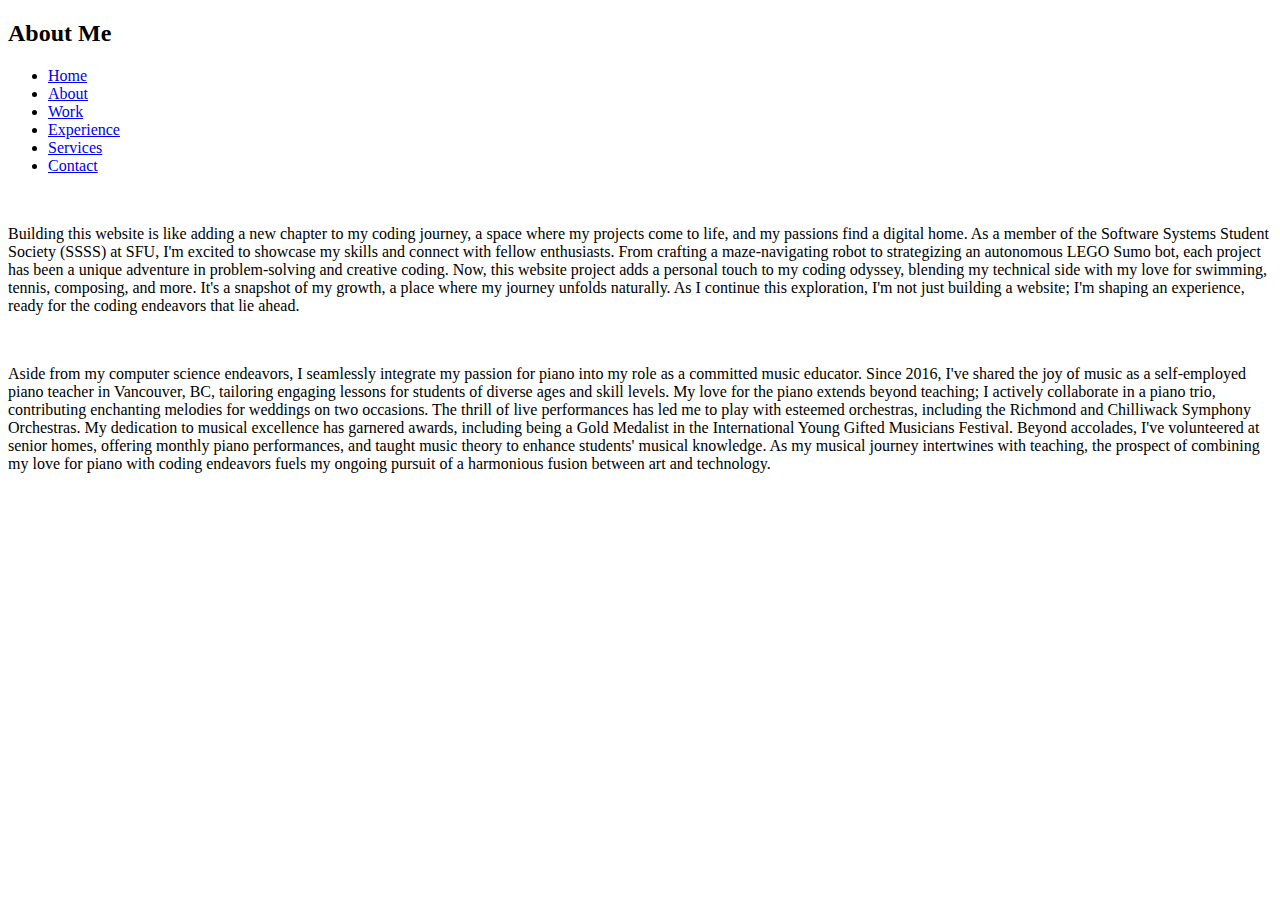
==== about.html @ 47c01425 "added about.html only" ====
<!DOCTYPE html>
<html lang="en">

<head>
    <meta charset="UTF-8">
    <meta name="viewport" content="width=device-width, initial-scale=1.0">
    <title>Julie's Website</title>
    <link rel="stylesheet" href="css/style.css">

    <!-- Boxicons CSS -->
    <link href='https://unpkg.com/boxicons@2.1.4/css/boxicons.min.css' rel='stylesheet'>
</head>

<body onload="document.body.style.opacity='1'">
    <div class="hero">
        <div class="nav">
            <div class="logo">
                <h2>About Me</h2>
            </div>
            <div class="link">
                <ul>
                    <li><a href="index.html" class="active">Home</a></li>
                    <li><a href="/about.html" class="active">About</a></li>
                    <li><a href="#">Work</a></li>
                    <li><a href="#">Experience</a></li>
                    <li><a href="#">Services</a></li>
                    <li><a href="#">Contact</a></li>
                </ul>
            </div>
        </div>

        <div class="container">
            <div class="slides slide1">
                <img src="images/road.png" alt="">
                <p>Building this website is like adding a new chapter to my coding journey, a space where my projects come to life, and my passions find a digital home. As a member of the Software Systems Student Society (SSSS) at SFU, I'm excited to showcase my skills and connect with fellow enthusiasts. From crafting a maze-navigating robot to strategizing an autonomous LEGO Sumo bot, each project has been a unique adventure in problem-solving and creative coding. Now, this website project adds a personal touch to my coding odyssey, blending my technical side with my love for swimming, tennis, composing, and more. It's a snapshot of my growth, a place where my journey unfolds naturally. As I continue this exploration, I'm not just building a website; I'm shaping an experience, ready for the coding endeavors that lie ahead.</p>
            </div>
            <div class="slides slide2">
                <img src="images/piano.png" alt="">
                <p>
                    Aside from my computer science endeavors, I seamlessly integrate my passion for piano into my role as a committed music educator. Since 2016, I've shared the joy of music as a self-employed piano teacher in Vancouver, BC, tailoring engaging lessons for students of diverse ages and skill levels. My love for the piano extends beyond teaching; I actively collaborate in a piano trio, contributing enchanting melodies for weddings on two occasions. The thrill of live performances has led me to play with esteemed orchestras, including the Richmond and Chilliwack Symphony Orchestras. My dedication to musical excellence has garnered awards, including being a Gold Medalist in the International Young Gifted Musicians Festival. Beyond accolades, I've volunteered at senior homes, offering monthly piano performances, and taught music theory to enhance students' musical knowledge. As my musical journey intertwines with teaching, the prospect of combining my love for piano with coding endeavors fuels my ongoing pursuit of a harmonious fusion between art and technology.
                </p>
            </div>
        </div>
    </div>
    <script src="js/script.js"></script>
</body>

</html>
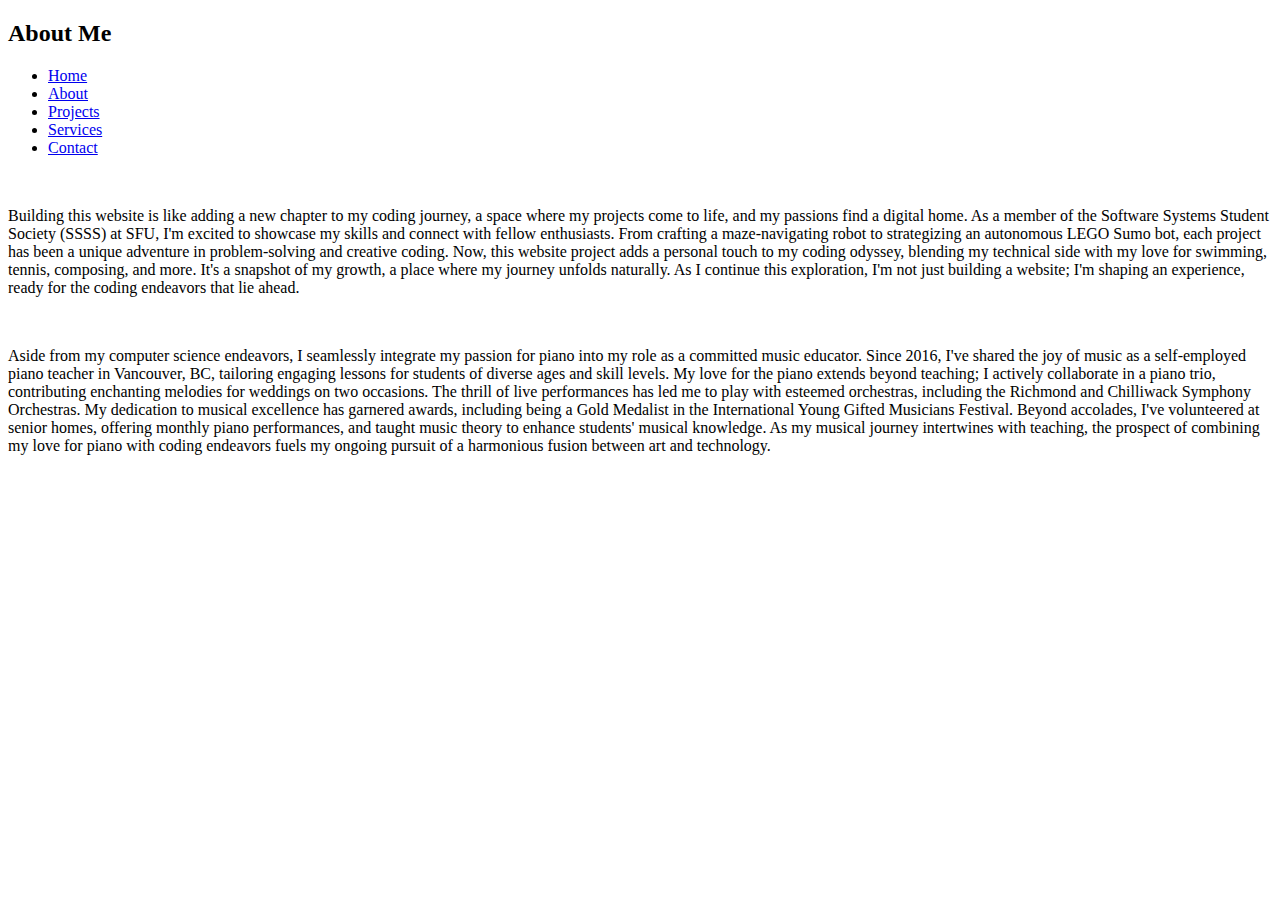
==== commit 0ca93c13: "issue-3. About page is better now" ====
--- a/about.html
+++ b/about.html
@@ -21,8 +21,7 @@
                 <ul>
                     <li><a href="index.html" class="active">Home</a></li>
                     <li><a href="/about.html" class="active">About</a></li>
-                    <li><a href="#">Work</a></li>
-                    <li><a href="#">Experience</a></li>
+                    <li><a href="/projects.html">Projects</a></li>
                     <li><a href="#">Services</a></li>
                     <li><a href="#">Contact</a></li>
                 </ul>
@@ -42,7 +41,6 @@
             </div>
         </div>
     </div>
-    <script src="js/script.js"></script>
 </body>
 
 </html>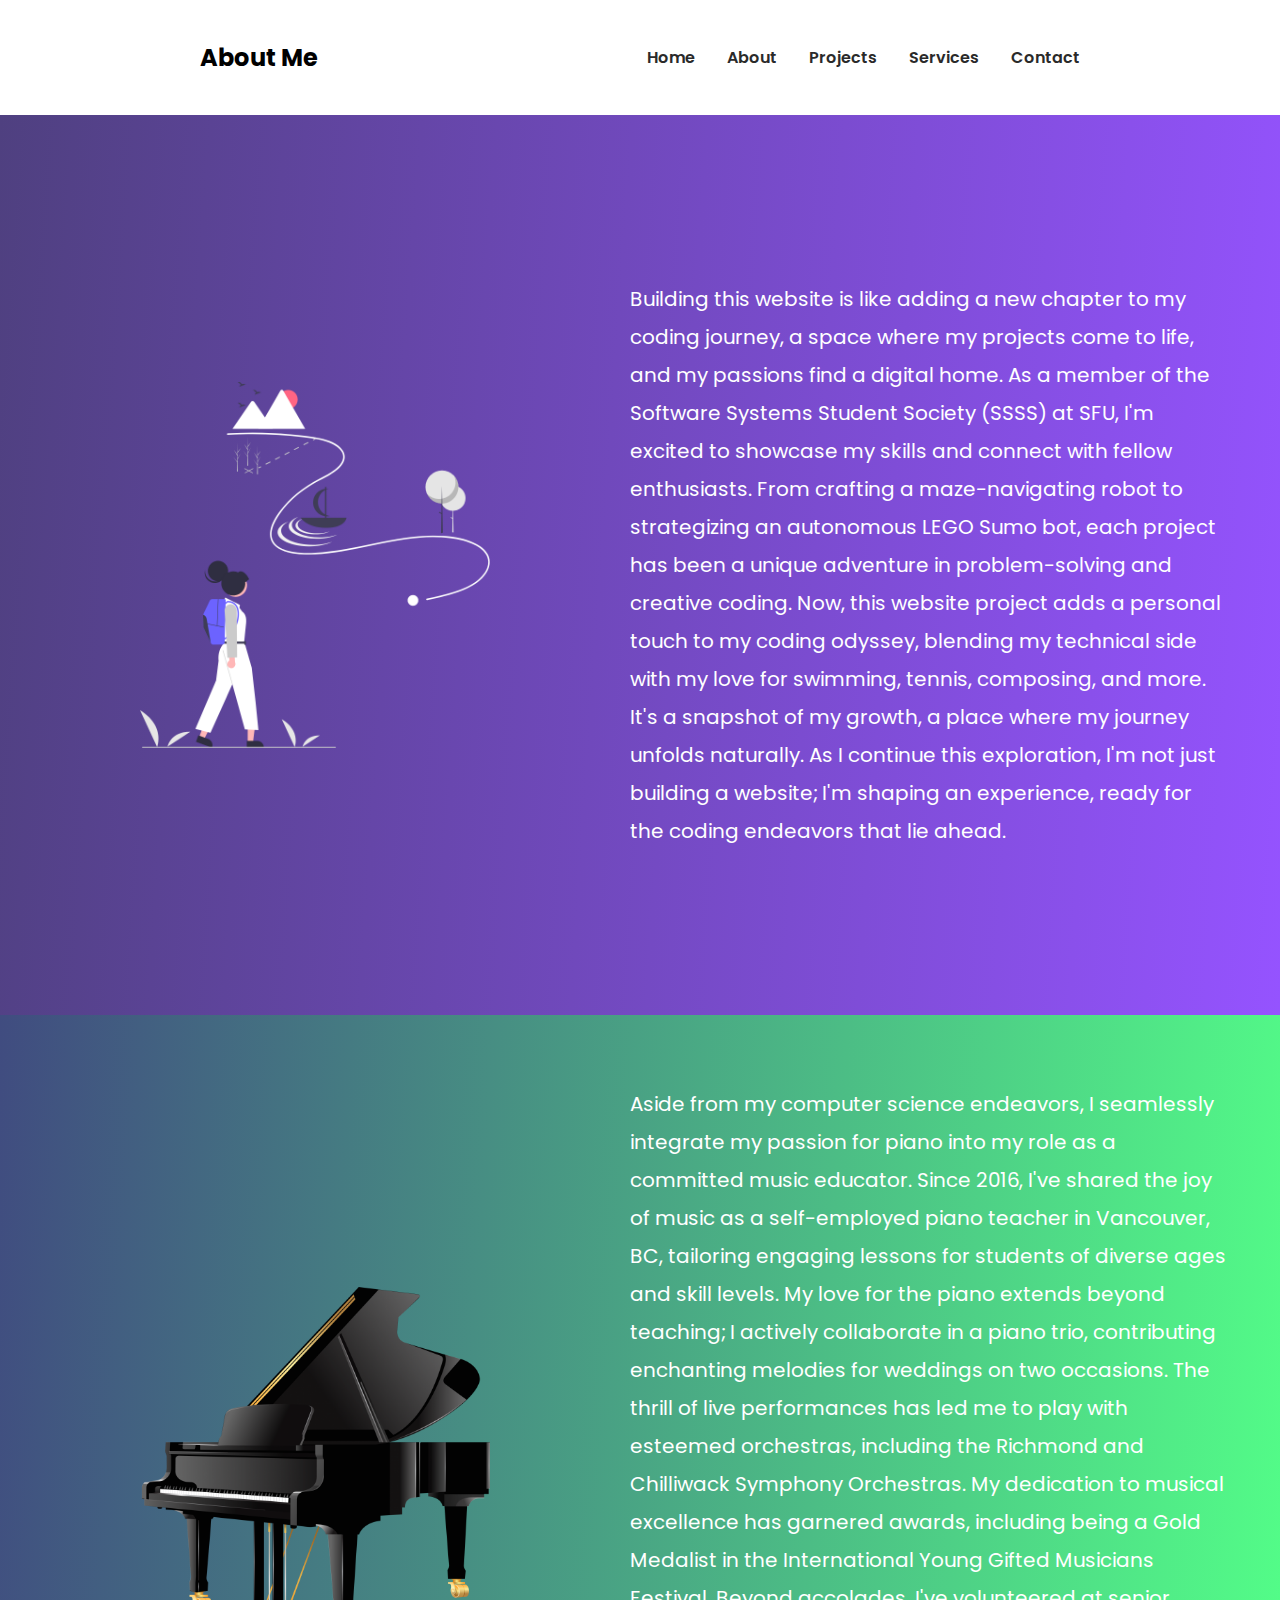
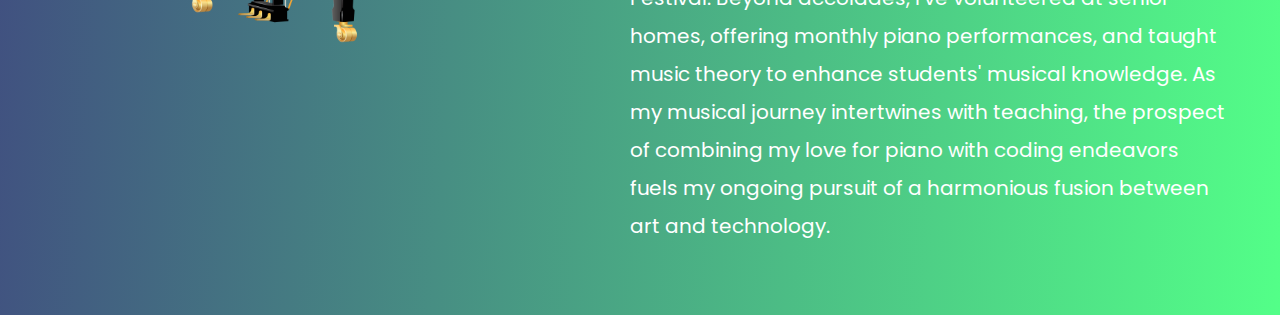
==== commit e59c97ab: "Update about.html" ====
--- a/about.html
+++ b/about.html
@@ -20,10 +20,10 @@
             <div class="link">
                 <ul>
                     <li><a href="index.html" class="active">Home</a></li>
-                    <li><a href="/about.html" class="active">About</a></li>
+                    <li><a href="#" class="active">About</a></li>
                     <li><a href="/projects.html">Projects</a></li>
-                    <li><a href="#">Services</a></li>
-                    <li><a href="#">Contact</a></li>
+                    <li><a href="/services.html">Services</a></li>
+                    <li><a href="/contact.html">Contact</a></li>
                 </ul>
             </div>
         </div>
@@ -43,4 +43,4 @@
     </div>
 </body>
 
-</html>+</html>
--- a/css/style.css
+++ b/css/style.css
@@ -0,0 +1,497 @@
+@import url('https://fonts.googleapis.com/css2?family=Poppins:wght@200;300;500;600;700;900&display=swap');
+
+:root {
+    --primary-color: #f60f20;
+    --secondary-color: #1b206e;
+  }
+
+* {
+    margin: 0;
+    padding: 0;
+    font-family: 'Poppins', sans-serif;
+    box-sizing: border-box;
+}
+
+/* INDEX PAGE */
+body {
+    opacity: 0;
+    transition: opacity 3s;
+}
+
+.hero {
+    width: 100%;
+    height: 100vh;
+
+}
+
+.nav {
+    display: flex;
+    justify-content: space-between;
+    align-items: center;
+    padding: 40px 200px;
+}
+
+.nav .link ul {
+    display: flex;
+    align-items: center;
+    justify-content: center;
+    gap: 2rem;
+    list-style: none;
+}
+
+.nav .link ul a {
+    text-decoration: none;
+    color: #2a2a2a;
+    font-weight: 600;
+    transition: all 1300ms ease-in-out;
+}
+
+ul a .active {
+    color: #f4637b;
+}
+
+.nav .link ul a:hover {
+    color: #f4637b;
+}
+
+.main {
+    display: flex;
+    align-items: center;
+    justify-content: center;
+    gap: 6rem;
+    margin-top: 70px;
+
+}
+
+.main .men {
+    width: 400px;
+    transition: all 2000ms ease;
+    cursor: pointer;
+}
+
+.main .men:hover{
+    transform: scale(1.3);
+}
+
+.main .main-detil {
+    text-align: center;
+    color: #2a2a2a;
+}
+
+.main .main-detil h1 {
+    font-size: 50px;
+
+}
+
+.main .main-detil h4 {
+    font-size: 30px;
+    margin-bottom: 20px;
+}
+
+.main .btn button {
+    padding: 8px 20px;
+    background: transparent;
+    border-radius: 30px;
+    border: 1px solid #2a2a2a;
+    margin-right: 1rem;
+    margin-bottom: 30px;
+    cursor: pointer;
+}
+
+.main .btn .btn-2 {
+    padding: 8px 30px;
+    background: #2a2a2a;
+    color: #fff;
+    border: none;
+    outline: none;
+    transition: all 2000ms ease-in-out;
+
+}
+
+.main .btn .btn-2:hover {
+    background: #f4637b;
+    transform: scale(1.1);
+}
+
+.social i {
+    color: #2a2a2a;
+    font-size: 40px;
+    margin: 0px 14px;
+    transition: all 2000ms ease-in-out;
+    cursor: pointer;
+}
+
+.social i:hover {
+    color: #f4637b;
+}
+
+.sub-btn a{
+    position: absolute;
+    bottom: 60px;
+    right: 50px;
+    padding: 10px 20px;
+    background: red;
+    color: #fff;
+    font-size: 20px;
+    text-decoration: none;
+    border-radius: 6px;
+}
+
+/* ABOUT PAGE */
+.hero .container .slides {
+    width: 100%;
+    height: 100vh;
+    display: flex;
+    align-items: center;
+    justify-content: center;
+    gap: 50px;
+    color: #fff;
+}
+
+.hero .container .slides img {
+    width: 350px;
+}
+
+.hero .container .slides p {
+    width: 600px;
+    position: relative;
+    left: 90px;
+    line-height: 1.9;
+    font-size: 20px;
+}
+
+.slide1 {
+    background: linear-gradient(454deg, #4f4080, #9553ff);
+}
+
+.slide2 {
+    background: linear-gradient(454deg, #404c80, #53ff88);
+}
+
+@media (max-width: 900px) {
+    .hero .container .slides p {
+        display: none;
+    }
+}
+
+
+  /* PROJECTS PAGE */
+  .services {
+    margin-top: 40px;
+    display: grid;
+    grid-template-columns: repeat(3, 1fr);
+    gap: 40px;
+    text-align: center;
+  }
+  
+  .services .service {
+    padding: 30px;
+    align-items: center;
+  }
+  
+  .services .service:hover {
+    box-shadow: 0 10px 30px rgba(0, 0, 0, 0.1);
+  }
+  
+  .services .service h2 {
+    font-size: 24px;
+    font-weight: 500;
+    margin-top: 20px;
+    color: var(--secondary-color);
+  }
+  
+  .services .service .icon {
+    max-width: 100px;
+    align-items: center;
+
+  }
+
+  .services .service .icon iframe {
+    position: relative;
+    left: 60px;
+}
+
+.services .service .icon video {
+    position: relative;
+    left: 60px;
+}
+
+  #section1 .title {
+    text-align: center;
+    padding: 40px;
+    border: 1px solid #999999;
+    background: linear-gradient(#ffdaff, #dde1ff);
+  }
+
+  #section2 .title {
+    text-align: center;
+    padding: 40px;
+    border: 1px solid #999999;
+    background: linear-gradient(#ffdaff, #dde1ff);
+  }
+
+  #section1 {
+    position: relative;
+    right: 30px;
+  }
+
+  #section2 {
+    position: relative;
+    right: 26px;
+  }
+
+  @media (max-width: 768px) {
+    .services {
+      grid-template-columns: 1fr;
+    }
+  
+    .services .service {
+      box-shadow: 0 10px 30px rgba(0, 0, 0, 0.1);
+    }
+  }
+
+  /* SERVICES PAGE */
+
+  .hero-1 .container-1 {
+    width: 100%;
+    height: 100vh;
+    display: flex;
+    align-items: center;
+    justify-content: center;
+    gap: 50px;
+    color: #fff;
+    color: #2a2a2a;
+    background-image: linear-gradient(to bottom, #ced3cb, #ffd3cb, #625E60);
+}
+
+.container-1 .title {
+    display: inline;
+    position: fixed;
+    top: 200px;
+}
+
+.hero-1 .container-1 .services {
+    margin-top: 130px;
+    display: grid;
+    grid-template-columns: repeat(3, 1fr);
+    gap: 50px;
+    text-align: center;
+    position: fixed;
+    left: 120px;
+    
+}
+
+.container-1 .services .service .icon img {
+    max-width: 200px;
+  }
+
+.container-1 .services .service .icon-perform img {
+    max-width: 340px;
+  }
+
+
+.container-1 .services .service h2 {
+    font-size: 24px;
+    font-weight: 500;
+    margin-top: 20px;
+    color: var(--secondary-color);
+  }
+
+.container-1 .services .service {
+    padding: 30px;
+    text-align: left;
+    font-weight: 10%;
+    position: relative;
+    right: 20px;
+  }
+
+
+  .container-1 .services .service:hover {
+    padding: 30px;
+    text-align: left;
+  }
+
+
+.container-1 .services .service .icon-perform {
+    position: relative;
+    top: 30px;
+}
+
+.container-1 .title .reach a {
+    text-decoration: none;
+    color: black;
+    font-family: 'Lucida Sans', 'Lucida Sans Regular', 'Lucida Grande', 'Lucida Sans Unicode', Geneva, Verdana, sans-serif;
+    font-weight: 300;
+}
+
+.container-1 .title .reach {
+    display: inline-block;
+    background-color: white;
+    border: 1px solid black;
+    padding: 5px 15px;
+    margin-top: 20px;
+    margin-bottom: 50px;
+    text-align: center;
+    position: relative;
+    left: 400px;
+}
+
+.container-1 .title .reach:hover {
+    transform: scale(1.1);
+}
+
+  @media (max-width: 868px) {
+    .hero-1 .container-1 .services {
+      grid-template-columns: 1fr;
+      opacity: 0;
+    }
+
+  }
+
+  /* CONTACT PAGE */
+
+  .contact {
+    position: relative;
+    width: 100%;
+    margin-top: 50px;
+    display: flex;
+    justify-content: space-between;
+    align-items: flex-start;
+  }
+  
+  .contact-form {
+    position: relative;
+    background: #f9f9f9;
+    width: calc(100% - 400px);
+    padding: 60px 40px 20px;
+  }
+  
+  .contact-form form {
+    width: 100%;
+  }
+  
+  .contact-form .row {
+    width: 100%;
+    display: flex;
+  }
+  
+  .contact-form .input50 {
+    width: 50%;
+    margin: 0 10px;
+  }
+  
+  .contact-form .input100 {
+    width: 100%;
+    margin: 0 10px;
+  }
+  
+  .contact-form .row input,
+  .contact-form .row textarea {
+    position: relative;
+    border: 1px solid rgba(0, 0, 0, 0.2);
+    color: #111;
+    background: transparent;
+    width: 100%;
+    padding: 10px;
+    outline: none;
+    font-size: 16px;
+    font-weight: 300;
+    margin: 10px 0;
+    resize: none;
+  }
+  
+  .contact-form .row textarea {
+    height: 150px;
+  }
+  
+  .contact-form .row input[type='submit'] {
+    background-color: var(--secondary-color);
+    color: #fff;
+    margin: 0;
+    text-transform: uppercase;
+    letter-spacing: 2px;
+    font-weight: 300;
+    border: 0;
+    cursor: pointer;
+  }
+  
+  .contact-info {
+    width: 350px;
+    background: #f9f9f9;
+    padding: 60px 40px 20px;
+  }
+  
+  .contact-info .info-box {
+    display: flex;
+    align-items: flex-start;
+    margin-bottom: 40px;
+  }
+  
+  .contact-info .info-box .contact-icon {
+    width: 20px;
+    margin-right: 40px;
+  }
+  
+  .contact-info .info-box .details h4 {
+    color: var(--secondary-color);
+  }
+  
+  .contact-info .info-box .details p,
+  .contact-info .info-box .details a {
+    color: #111;
+  }
+  
+  @media (max-width: 1068px) {
+    .home-img {
+      display: none;
+    }
+  
+    .logo {
+      top: 10px;
+      left: 40px;
+      font-size: 1.5rem;
+    }
+  
+    section {
+      padding: 100px 40px;
+    }
+  
+    .navigation ul li a {
+      font-size: 2rem;
+    }
+  
+    .contact {
+      flex-direction: column;
+    }
+  
+    .contact-form {
+      width: 100%;
+      padding: 30px 30px 20px;
+    }
+  
+    .contact-form .row {
+      flex-direction: column;
+    }
+  
+    .contact-form .input50,
+    .contact-form .input100 {
+      width: 100%;
+      margin: 0;
+    }
+  
+    .contact-info {
+      width: 100%;
+      margin-top: 20px;
+      padding: 30px 30px 20px;
+    }
+  }
+
+
+  section {
+    margin-left: 50px;
+    margin-right: 50px;
+  }
+
+section .title p {
+    text-align: center;
+}